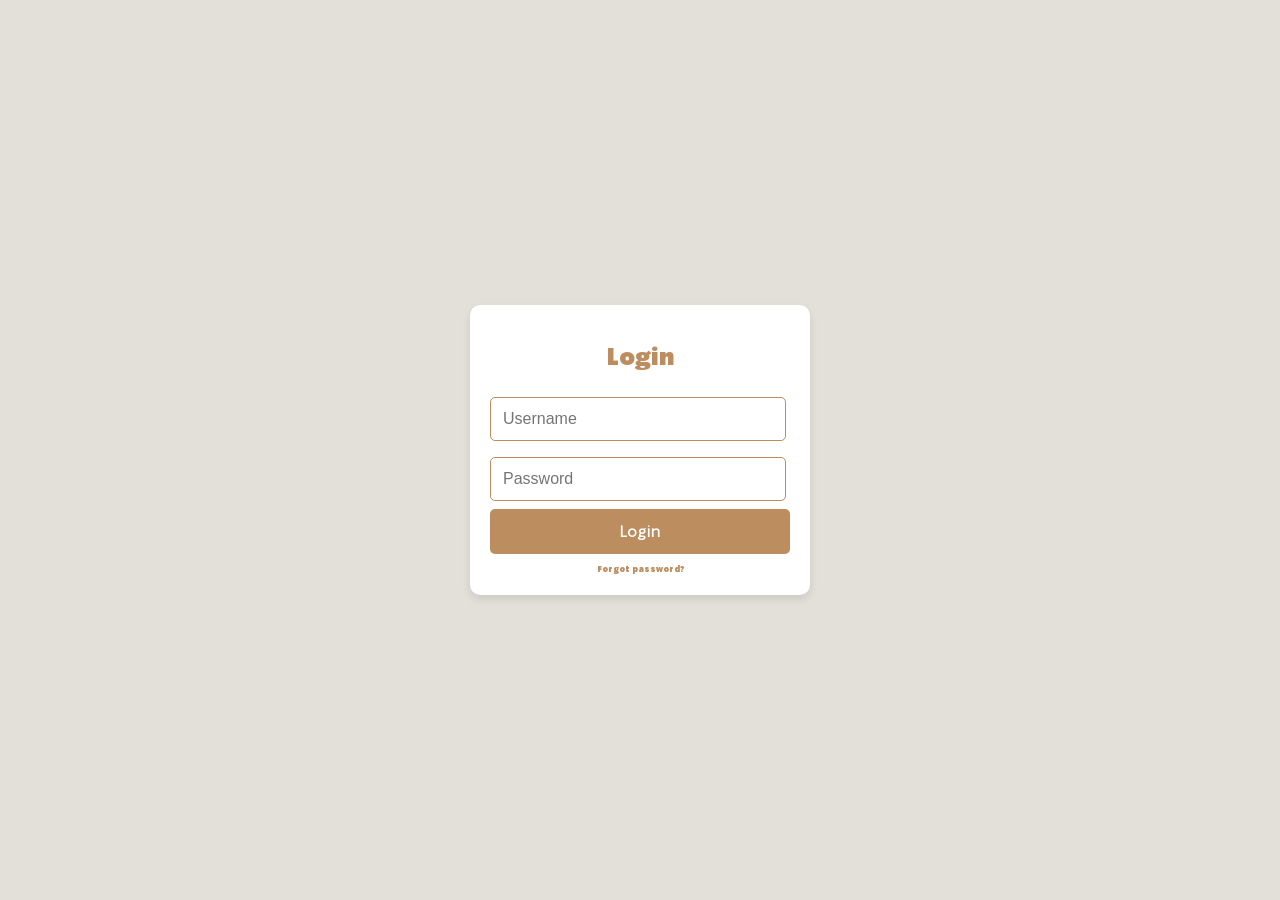
==== index.html @ 90a15e49 "added a login system and change names of files" ====
<!DOCTYPE html>
<html lang="en">

<head>
    <meta charset="UTF-8">
    <meta name="viewport" content="width=device-width, initial-scale=1.0">
    <title>Login</title>
    <link rel="stylesheet" href="style.css">
    <style>
        body {
            font-family: 'Starbucks Font', sans-serif;
            background-color: #E3E0D9;
            margin: 0;
            display: flex;
            justify-content: center;
            align-items: center;
            height: 100vh;
        }

        .login-container {
            width: 300px;
            margin: auto;
            background: #ffffff;
            border-radius: 10px;
            box-shadow: 0 4px 8px rgba(0, 0, 0, 0.1);
            padding: 20px;
        }

        .login-container h1 {
            text-align: center;
            font-size: 24px;
            color: #BC8D5E;
        }

        .input-field {
            width: 90%;
            padding: 12px;
            margin: 8px 0;
            font-size: 16px;
            border: 1px solid #BC8D5E;
            border-radius: 5px;
        }

        .login-button {
            background-color: #BC8D5E;
            color: white;
            border: none;
            padding: 12px;
            width: 100%;
            font-size: 16px;
            border-radius: 5px;
            cursor: pointer;
        }

        .login-button:hover {
            background-color: #a87d56;
        }

        .error-message {
            color: red;
            font-size: 14px;
            display: none;
            text-align: center;
        }

        .forgot-password {
            text-align: center;
            margin-top: 10px;
        }

        .forgot-password a {
            color: #BC8D5E;
            text-decoration: none;
        }

        .forgot-password a:hover {
            text-decoration: underline;
        }
    </style>
</head>

<body>
    <div class="login-container">
        <h1>Login</h1>

        <!-- Error Message -->
        <div class="error-message" id="error-message">Invalid username or password.</div>

        <!-- Login Form -->
        <form id="login-form">
            <input type="text" id="username" class="input-field" placeholder="Username" required>
            <input type="password" id="password" class="input-field" placeholder="Password" required>
            <button type="submit" class="login-button">Login</button>
        </form>

        <!-- Forgot Password Link -->
        <div class="forgot-password">
            <a href="#">Forgot password?</a>
        </div>
    </div>

    <script>
        // Handle form submission
        document.getElementById("login-form").addEventListener("submit", function (event) {
            event.preventDefault(); // Prevent form from submitting the default way

            const username = document.getElementById("username").value;
            const password = document.getElementById("password").value;

            // Dummy check for login (you can replace this with real authentication logic later)
            if (username === "user" && password === "password123") {
                window.location.href = "contents.html"; // Redirect to homepage (or coffee page)
            } else {
                document.getElementById("error-message").style.display = "block"; // Show error message
            }
        });
    </script>
</body>

</html>
---- style.css ----
/* Font Face Definitions */
@font-face {
    font-family: "Starbucks Font";
    src: url("fonts/SoDoSans-Black.ttf") format("truetype");
    font-weight: normal;
    font-style: normal;
}

@font-face {
    font-family: "Starbucks Font Light";
    src: url("fonts/SoDoSans-Light.ttf") format("truetype");
    font-weight: lighter;
    font-style: normal;
}

:root {
    touch-action: pan-x pan-y;
    height: 100% 
  }

/* General Body Styles */
body {
    font-family: "Starbucks Font";
    font-size: 8px; /* Consider using rem or em units */
    color: #000;
    background-color: #E3E0D9;
    margin: 0;
    padding: 0;
}

/* Horizontal Rule */
hr {
    border-color: #bc8d5e44;
    width: 100%;
}

/* Container Styles */
.container {
    display: flex; /* Arrange children side by side */
    height: 100vh; /* Full height of the viewport */
    margin: 0;
    padding: 0;
}

/* Left Page Styles */
.leftPage {
    width: 50%; /* Left half of the page */
    padding: 20px;
    box-sizing: border-box;
    border-right: 1px solid #000; /* Vertical line down the middle */
    height: 100%; /* Full height of the viewport */
    display: flex;
    flex-direction: column; /* Stack elements vertically */
    line-height: 0.3;
    margin-left: 10px;
}

/* Right Page Styles */
.rightPage {
    width: 50%; /* Right half of the page */
    padding: 20px;
    box-sizing: border-box;
    height: 100%;
    display: flex;
    flex-direction: column; /* Stack elements vertically */
}

/* Titles Section */
.titles {
    margin-top: 50px;
    flex-shrink: 0; /* Prevent shrinking */
}

.coffeeName {
    font-size: 20px;
    letter-spacing: 2px;
}

/* Coffee Description */
.coffeeDescription {
    font-family: 'Starbucks Font Light';
    font-weight: 1000;
    color: #BC8D5E;
    word-spacing: 2px;
    font-size: 14px;
    letter-spacing: 1px;
    white-space: nowrap; /* Prevent text wrapping */
    
}

/* Spacing */
.emptySpace {
    height: 40px;
}

/* Coffee Information Section */
.coffeeInfo {
    font-size: 12px;
    font-family: 'Starbucks Font Light';
    font-weight: 1000;
    color: #BC8D5E;
    word-spacing: 2px;
    letter-spacing: 1px;
    display: flex; /* Arrange children side by side */
    width: 100%; /* Full width of the parent container */
}

/* Left and Right Side of Coffee Information */
.coffeeInfoLeftSide, .coffeeInfoRightSide {
    margin-top: 10px;
    flex: 1; /* Equal space for both sides */
    box-sizing: border-box;
    display: flex;
    flex-direction: column; /* Stack elements vertically within each side */
}

/* Right Side Specific Styles */
.coffeeInfoRightSide {
    text-align: left; /* Align text to the left */
}

/* Coffee Information Titles */
.coffeeInfoTitle {
    font-size: 8px;
}

/* Coffee Information Content */
.coffeeInfoContent {
    color: #000;
    font-family: 'Starbucks Font';
    padding: 0;
    margin: 0;
    overflow: visible;
    white-space: nowrap; /* Prevent text wrapping */
}

/* Block Information Styles */
.blockInfo {
    line-height: 0.1;
    letter-spacing: normal;
    margin-bottom: 5px;
}

/* Roast Graph Styles */
.roastGraph {
    margin-top: 2px;
    margin-left: 8px;
    width: 160px;
    display: flex;
    flex-direction: row;
    align-items: center;
    justify-content: space-between;
}

/* Roast Graph Titles */
.roastGraphTitle {
    font-size: 8px;
    font-family: 'Starbucks Font Light';
}

/* Blonde Description */
.blondeDescription {
    position: absolute;
    font-size: 8px;
    font-family: 'Starbucks Font Light';
    margin-left: 8px;
    top: 332px;
}

/* Extra Spacing */
.emptySpace2 {
    height: 20px;
}

/* Brewing Method Styles */
.brewingMethod {
    display: flex;
    flex-direction: row;
    align-items: center;
    margin-bottom: -10px;
    overflow: visible;
}

/* Brewing Text Styles */
.brewingText {
    display: inline-block;
    transition: color 0.3s ease; /* Smooth transition for color change */
}

.brewingText.checked {
    color: green; /* Text color when checked */
}

/* Hollow Circle Styles */
.hollowCircle {
    width: 8px;
    height: 8px;
    border-radius: 50%;
    border: 2px solid #000;
    margin-right: 8px;
    background-color: transparent; /* Default empty state */
    cursor: pointer; /* Pointer cursor on hover */
    transition: background-color 0.3s ease; /* Smooth transition */
}

.hollowCircle.checked {
    background-color: green; /* Filled color */
}

/* End Screen Block Styles */
.endCoffeeInfomation {
    font-size: 10.7px;
    font-family: 'Starbucks Font Light';
    color: #000000be;
    font-weight: bolder;
    margin-top: -4px;
    line-height: 1.5;
    white-space: pre-wrap;
}

.arrowSideScreen {
    position: absolute;
    left: 0px;
}

.endScreenBlock {
    display: flex;
    flex-direction: column;
    align-items: end;
    margin-top: 30px;
    margin-bottom: 10px;
}

/* Notes Textarea Styles */
.notes {
    border: none; /* Removes the default border */
    background-attachment: local; /* Ensures the background scrolls with the text */
    background-color: transparent; /* Makes the background transparent */
    background-image: repeating-linear-gradient(#BC8D5E, #BC8D5E 1px, transparent 1px, transparent 31px); /* Lines in the specified color */
    line-height: 31px; /* Space between lines matching the height of the gradient */
    padding: 0; /* Removes padding inside the textarea */
    width: 100%; /* Full width of the container */
    height: 100%; /* Full height of the container */
    box-sizing: border-box; /* Includes padding in width/height calculations */
    overflow: hidden; /* Hides any overflow */
    font-size: 12px;
    font-family: 'Starbucks Font Light';
    font-weight: 1000;
    color: #BC8D5E;
    resize: none; /* Prevents resizing */
    
}

.emptySpace3 {
    height: 300px;
}

/* Notes Text Styles */
.noteText {
    font-size: 8px;
    font-family: 'Starbucks Font Light';
    font-weight: 1000;
    color: #BC8D5E;
}

.notes:focus {
    outline: none; /* Remove default focus outline */
}


/* Button Container Styles */
.buttonContainer {
    position: fixed;
    top: 20px;
    left: 50%;
    transform: translateX(-50%);
    display: flex;
    justify-content: space-between;
    width: 200px;
    z-index: 1000;
}

button {
    background-color: #BC8D5E;
    color: #fff;
    border: none;
    padding: 10px 20px;
    font-family: 'Starbucks Font Light';
    font-weight: bold;
    cursor: pointer;
    border-radius: 5px;
}

button:hover {
    background-color: #a87d56;
}

/* Hamburger button (three lines) */
.hamburger-container {
    position: fixed; /* Fixed to the top-right corner */
    top: 20px; /* Distance from the top */
    right: 20px; /* Distance from the right */
    z-index: 1000; /* Ensure it's above other elements */
}

.hamburger {
    display: flex;
    flex-direction: column;
    justify-content: space-between;
    width: 30px;
    height: 20px;
    background: transparent;
    border: none;
    padding: 0;
    transition: all 0.3s ease; /* Smooth transition for the transformation */
}

.hamburger:hover{
    background-color: transparent;
}

.hamburger .line {
    height: 4px;
    width: 100%;
    border-radius: 2px;
    background-color: #BC8D5E; /* Set the color of the lines */
    transition: all 0.3s ease; /* Smooth transition for the lines */
}

/* Add active state to animate lines into a cross */
.hamburger.active .line:nth-child(1) {
    transform: rotate(45deg);
    position: relative;
    top: 9px;
}

.hamburger.active .line:nth-child(2) {
    opacity: 0; /* Hide the middle line */
}

.hamburger.active .line:nth-child(3) {
    transform: rotate(-45deg);
    position: relative;
    bottom: 7px;
}

/* Dropdown menu styles */
.dropdown-menu {
    display: none; /* Hide by default */
    position: absolute;
    top: 30px; /* Adjust position below the hamburger icon */
    right: 0;
    background-color: #fff;
    border: 1px solid #ccc;
    box-shadow: 0 2px 10px rgba(0, 0, 0, 0.1);
    z-index: 999;
}

.dropdown-menu ul {
    list-style: none;
    margin: 0;
    padding-left: 5px;
    text-align: left;
    padding-right: 80px;
}

.dropdown-menu li {
    margin: 10px 0;
}

.dropdown-menu a {
    text-decoration: none;
    color: #000;
    font-family: 'Starbucks Font Light';
    font-weight: bold;
    font-size: 12px;
}

.dropdown-menu a:hover {
    color: #4CAF50; /* Hover color */
}

/* Toggle visibility of the dropdown when hamburger is clicked */
.hamburger.active + .dropdown-menu {
    display: block;
}




/* Responsive Design */
@media screen and (max-width: 750px) and (max-height: 700px) {
    body {
        overflow: hidden; /* Prevent scrolling */
    }

    .container {
        display: flex;
        flex-direction: row;
        height: 100vh; /* Full viewport height */
        width: 200%; /* Container width to accommodate both pages */
        transition: transform 0.3s ease; /* Smooth transition for page movement */
        transform: translateX(0); /* Default position */
    }

    .leftPage, .rightPage {
        width: 50%; /* Each page takes up half of the container width */
        height: 100vh; /* Full viewport height */
        box-sizing: border-box;
    }

    .rightPage {
        display: block; /* Show the right page by default */
    }

    .show-left .container {
        transform: translateX(0); /* Show the left page */
    }

    .show-right .container {
        transform: translateX(-50%); /* Shift the container to show the right page */
    }

    .arrowSideScreen {
        display: none;
    }

    .endScreenBlock {
        align-items: center;
        white-space: nowrap; /* Prevent text wrapping */
    }

    .emptySpace3 {
        height: 175px;
    }

    
}

@media screen and (max-width: 750px) and (min-height: 700px) {
    body {
        display: none;
    }
}

@media screen and (min-width: 950px) {
    .endScreenBlock {
        align-items: center;
    }
}
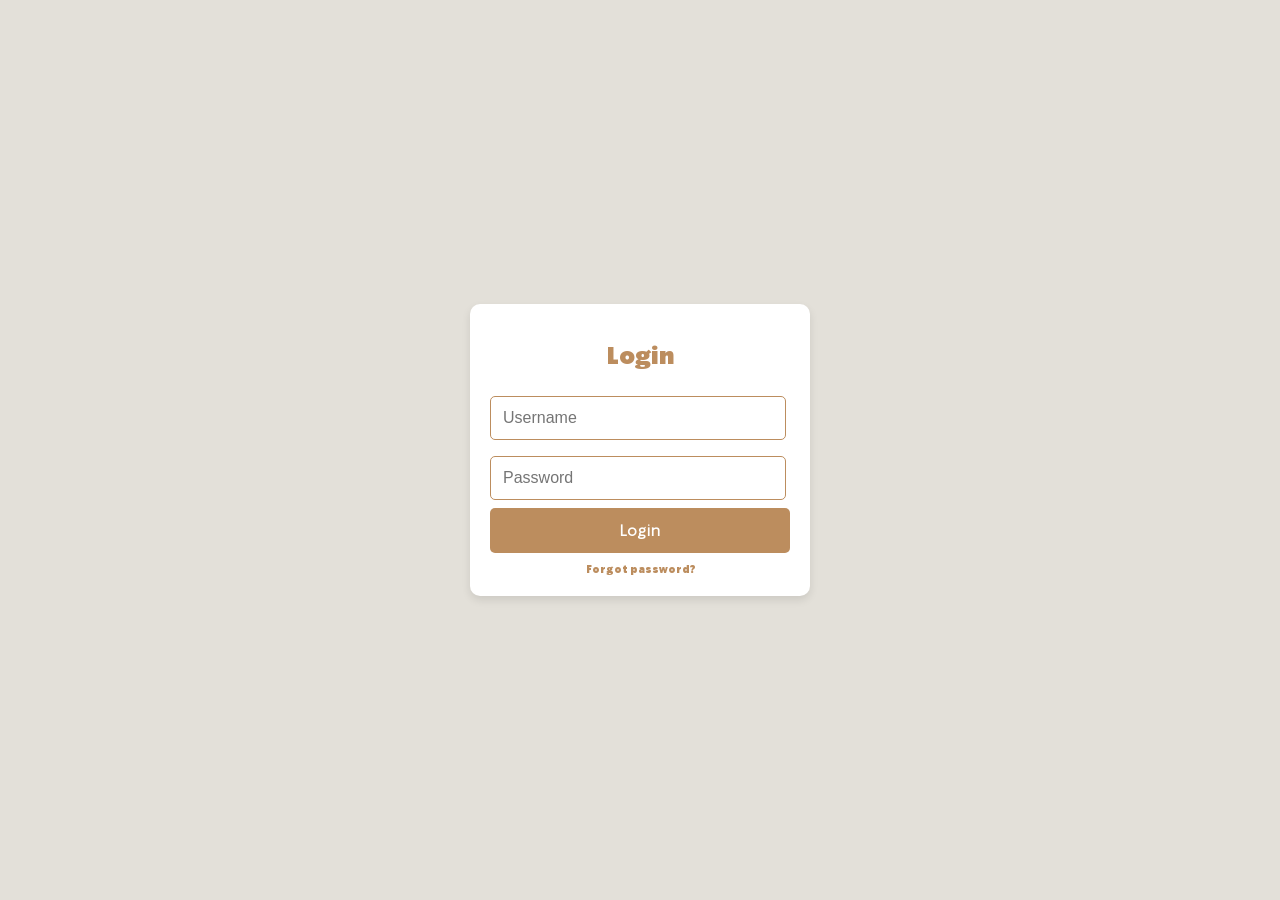
==== commit ec37331c: "index.html moved so that github pages continued to work" ====
--- a/index.html
+++ b/index.html
@@ -5,7 +5,7 @@
     <meta charset="UTF-8">
     <meta name="viewport" content="width=device-width, initial-scale=1.0">
     <title>Login</title>
-    <link rel="stylesheet" href="style.css">
+    <link rel="stylesheet" href="../css/style.css">
     <style>
         body {
             font-family: 'Starbucks Font', sans-serif;
@@ -64,6 +64,7 @@
         }
 
         .forgot-password {
+            font-size: 10px;
             text-align: center;
             margin-top: 10px;
         }
@@ -108,8 +109,8 @@
             const password = document.getElementById("password").value;
 
             // Dummy check for login (you can replace this with real authentication logic later)
-            if (username === "user" && password === "password123") {
-                window.location.href = "contents.html"; // Redirect to homepage (or coffee page)
+            if (username === "starbucks" && password === "coffee") {
+                window.location.href = "pages/contents.html"; // Redirect to homepage (contents)
             } else {
                 document.getElementById("error-message").style.display = "block"; // Show error message
             }
--- a/css/style.css
+++ b/css/style.css
@@ -0,0 +1,450 @@
+/* Font Face Definitions */
+@font-face {
+    font-family: "Starbucks Font";
+    src: url("../assets/fonts/SoDoSans-Black.ttf") format("truetype");
+    font-weight: normal;
+    font-style: normal;
+}
+
+@font-face {
+    font-family: "Starbucks Font Light";
+    src: url("../assets/fonts/SoDoSans-Light.ttf") format("truetype");
+    font-weight: lighter;
+    font-style: normal;
+}
+
+:root {
+    touch-action: pan-x pan-y;
+    height: 100% 
+  }
+
+/* General Body Styles */
+body {
+    font-family: "Starbucks Font";
+    font-size: 8px; /* Consider using rem or em units */
+    color: #000;
+    background-color: #E3E0D9;
+    margin: 0;
+    padding: 0;
+}
+
+/* Horizontal Rule */
+hr {
+    border-color: #bc8d5e44;
+    width: 100%;
+}
+
+/* Container Styles */
+.container {
+    display: flex; /* Arrange children side by side */
+    height: 100vh; /* Full height of the viewport */
+    margin: 0;
+    padding: 0;
+}
+
+/* Left Page Styles */
+.leftPage {
+    width: 50%; /* Left half of the page */
+    padding: 20px;
+    box-sizing: border-box;
+    border-right: 1px solid #000; /* Vertical line down the middle */
+    height: 100%; /* Full height of the viewport */
+    display: flex;
+    flex-direction: column; /* Stack elements vertically */
+    line-height: 0.3;
+    margin-left: 10px;
+}
+
+/* Right Page Styles */
+.rightPage {
+    width: 50%; /* Right half of the page */
+    padding: 20px;
+    box-sizing: border-box;
+    height: 100%;
+    display: flex;
+    flex-direction: column; /* Stack elements vertically */
+}
+
+/* Titles Section */
+.titles {
+    margin-top: 50px;
+    flex-shrink: 0; /* Prevent shrinking */
+}
+
+.coffeeName {
+    font-size: 20px;
+    letter-spacing: 2px;
+}
+
+/* Coffee Description */
+.coffeeDescription {
+    font-family: 'Starbucks Font Light';
+    font-weight: 1000;
+    color: #BC8D5E;
+    word-spacing: 2px;
+    font-size: 14px;
+    letter-spacing: 1px;
+    white-space: nowrap; /* Prevent text wrapping */
+    
+}
+
+/* Spacing */
+.emptySpace {
+    height: 40px;
+}
+
+/* Coffee Information Section */
+.coffeeInfo {
+    font-size: 12px;
+    font-family: 'Starbucks Font Light';
+    font-weight: 1000;
+    color: #BC8D5E;
+    word-spacing: 2px;
+    letter-spacing: 1px;
+    display: flex; /* Arrange children side by side */
+    width: 100%; /* Full width of the parent container */
+}
+
+/* Left and Right Side of Coffee Information */
+.coffeeInfoLeftSide, .coffeeInfoRightSide {
+    margin-top: 10px;
+    flex: 1; /* Equal space for both sides */
+    box-sizing: border-box;
+    display: flex;
+    flex-direction: column; /* Stack elements vertically within each side */
+}
+
+/* Right Side Specific Styles */
+.coffeeInfoRightSide {
+    text-align: left; /* Align text to the left */
+}
+
+/* Coffee Information Titles */
+.coffeeInfoTitle {
+    font-size: 8px;
+}
+
+/* Coffee Information Content */
+.coffeeInfoContent {
+    color: #000;
+    font-family: 'Starbucks Font';
+    padding: 0;
+    margin: 0;
+    overflow: visible;
+    white-space: nowrap; /* Prevent text wrapping */
+}
+
+/* Block Information Styles */
+.blockInfo {
+    line-height: 0.1;
+    letter-spacing: normal;
+    margin-bottom: 5px;
+}
+
+/* Roast Graph Styles */
+.roastGraph {
+    margin-top: 2px;
+    margin-left: 8px;
+    width: 160px;
+    display: flex;
+    flex-direction: row;
+    align-items: center;
+    justify-content: space-between;
+}
+
+/* Roast Graph Titles */
+.roastGraphTitle {
+    font-size: 8px;
+    font-family: 'Starbucks Font Light';
+}
+
+/* Blonde Description */
+.blondeDescription {
+    position: absolute;
+    font-size: 8px;
+    font-family: 'Starbucks Font Light';
+    margin-left: 8px;
+    top: 332px;
+}
+
+/* Extra Spacing */
+.emptySpace2 {
+    height: 20px;
+}
+
+/* Brewing Method Styles */
+.brewingMethod {
+    display: flex;
+    flex-direction: row;
+    align-items: center;
+    margin-bottom: -10px;
+    overflow: visible;
+}
+
+/* Brewing Text Styles */
+.brewingText {
+    display: inline-block;
+    transition: color 0.3s ease; /* Smooth transition for color change */
+}
+
+.brewingText.checked {
+    color: green; /* Text color when checked */
+}
+
+/* Hollow Circle Styles */
+.hollowCircle {
+    width: 8px;
+    height: 8px;
+    border-radius: 50%;
+    border: 2px solid #000;
+    margin-right: 8px;
+    background-color: transparent; /* Default empty state */
+    cursor: pointer; /* Pointer cursor on hover */
+    transition: background-color 0.3s ease; /* Smooth transition */
+}
+
+.hollowCircle.checked {
+    background-color: green; /* Filled color */
+}
+
+/* End Screen Block Styles */
+.endCoffeeInfomation {
+    font-size: 10.7px;
+    font-family: 'Starbucks Font Light';
+    color: #000000be;
+    font-weight: bolder;
+    margin-top: -4px;
+    line-height: 1.5;
+    white-space: pre-wrap;
+}
+
+.arrowSideScreen {
+    position: absolute;
+    left: 0px;
+}
+
+.endScreenBlock {
+    display: flex;
+    flex-direction: column;
+    align-items: end;
+    margin-top: 30px;
+    margin-bottom: 10px;
+}
+
+/* Notes Textarea Styles */
+.notes {
+    border: none; /* Removes the default border */
+    background-attachment: local; /* Ensures the background scrolls with the text */
+    background-color: transparent; /* Makes the background transparent */
+    background-image: repeating-linear-gradient(#BC8D5E, #BC8D5E 1px, transparent 1px, transparent 31px); /* Lines in the specified color */
+    line-height: 31px; /* Space between lines matching the height of the gradient */
+    padding: 0; /* Removes padding inside the textarea */
+    width: 100%; /* Full width of the container */
+    height: 100%; /* Full height of the container */
+    box-sizing: border-box; /* Includes padding in width/height calculations */
+    overflow: hidden; /* Hides any overflow */
+    font-size: 12px;
+    font-family: 'Starbucks Font Light';
+    font-weight: 1000;
+    color: #BC8D5E;
+    resize: none; /* Prevents resizing */
+    
+}
+
+.emptySpace3 {
+    height: 300px;
+}
+
+/* Notes Text Styles */
+.noteText {
+    font-size: 8px;
+    font-family: 'Starbucks Font Light';
+    font-weight: 1000;
+    color: #BC8D5E;
+}
+
+.notes:focus {
+    outline: none; /* Remove default focus outline */
+}
+
+
+/* Button Container Styles */
+.buttonContainer {
+    position: fixed;
+    top: 20px;
+    left: 50%;
+    transform: translateX(-50%);
+    display: flex;
+    justify-content: space-between;
+    width: 200px;
+    z-index: 1000;
+}
+
+button {
+    background-color: #BC8D5E;
+    color: #fff;
+    border: none;
+    padding: 10px 20px;
+    font-family: 'Starbucks Font Light';
+    font-weight: bold;
+    cursor: pointer;
+    border-radius: 5px;
+}
+
+button:hover {
+    background-color: #a87d56;
+}
+
+/* Hamburger button (three lines) */
+.hamburger-container {
+    position: fixed; /* Fixed to the top-right corner */
+    top: 20px; /* Distance from the top */
+    right: 20px; /* Distance from the right */
+    z-index: 1000; /* Ensure it's above other elements */
+}
+
+.hamburger {
+    display: flex;
+    flex-direction: column;
+    justify-content: space-between;
+    width: 30px;
+    height: 20px;
+    background: transparent;
+    border: none;
+    padding: 0;
+    transition: all 0.3s ease; /* Smooth transition for the transformation */
+}
+
+.hamburger:hover{
+    background-color: transparent;
+}
+
+.hamburger .line {
+    height: 4px;
+    width: 100%;
+    border-radius: 2px;
+    background-color: #BC8D5E; /* Set the color of the lines */
+    transition: all 0.3s ease; /* Smooth transition for the lines */
+}
+
+/* Add active state to animate lines into a cross */
+.hamburger.active .line:nth-child(1) {
+    transform: rotate(45deg);
+    position: relative;
+    top: 9px;
+}
+
+.hamburger.active .line:nth-child(2) {
+    opacity: 0; /* Hide the middle line */
+}
+
+.hamburger.active .line:nth-child(3) {
+    transform: rotate(-45deg);
+    position: relative;
+    bottom: 7px;
+}
+
+/* Dropdown menu styles */
+.dropdown-menu {
+    display: none; /* Hide by default */
+    position: absolute;
+    top: 30px; /* Adjust position below the hamburger icon */
+    right: 0;
+    background-color: #fff;
+    border: 1px solid #ccc;
+    box-shadow: 0 2px 10px rgba(0, 0, 0, 0.1);
+    z-index: 999;
+}
+
+.dropdown-menu ul {
+    list-style: none;
+    margin: 0;
+    padding-left: 5px;
+    text-align: left;
+    padding-right: 80px;
+}
+
+.dropdown-menu li {
+    margin: 10px 0;
+}
+
+.dropdown-menu a {
+    text-decoration: none;
+    color: #000;
+    font-family: 'Starbucks Font Light';
+    font-weight: bold;
+    font-size: 12px;
+}
+
+.dropdown-menu a:hover {
+    color: #4CAF50; /* Hover color */
+}
+
+/* Toggle visibility of the dropdown when hamburger is clicked */
+.hamburger.active + .dropdown-menu {
+    display: block;
+}
+
+
+
+
+/* Responsive Design */
+@media screen and (max-width: 750px) and (max-height: 700px) {
+    body {
+        overflow: hidden; /* Prevent scrolling */
+    }
+
+    .container {
+        display: flex;
+        flex-direction: row;
+        height: 100vh; /* Full viewport height */
+        width: 200%; /* Container width to accommodate both pages */
+        transition: transform 0.3s ease; /* Smooth transition for page movement */
+        transform: translateX(0); /* Default position */
+    }
+
+    .leftPage, .rightPage {
+        width: 50%; /* Each page takes up half of the container width */
+        height: 100vh; /* Full viewport height */
+        box-sizing: border-box;
+    }
+
+    .rightPage {
+        display: block; /* Show the right page by default */
+    }
+
+    .show-left .container {
+        transform: translateX(0); /* Show the left page */
+    }
+
+    .show-right .container {
+        transform: translateX(-50%); /* Shift the container to show the right page */
+    }
+
+    .arrowSideScreen {
+        display: none;
+    }
+
+    .endScreenBlock {
+        align-items: center;
+        white-space: nowrap; /* Prevent text wrapping */
+    }
+
+    .emptySpace3 {
+        height: 175px;
+    }
+
+    
+}
+
+@media screen and (max-width: 750px) and (min-height: 700px) {
+    body {
+        display: none;
+    }
+}
+
+@media screen and (min-width: 950px) {
+    .endScreenBlock {
+        align-items: center;
+    }
+}
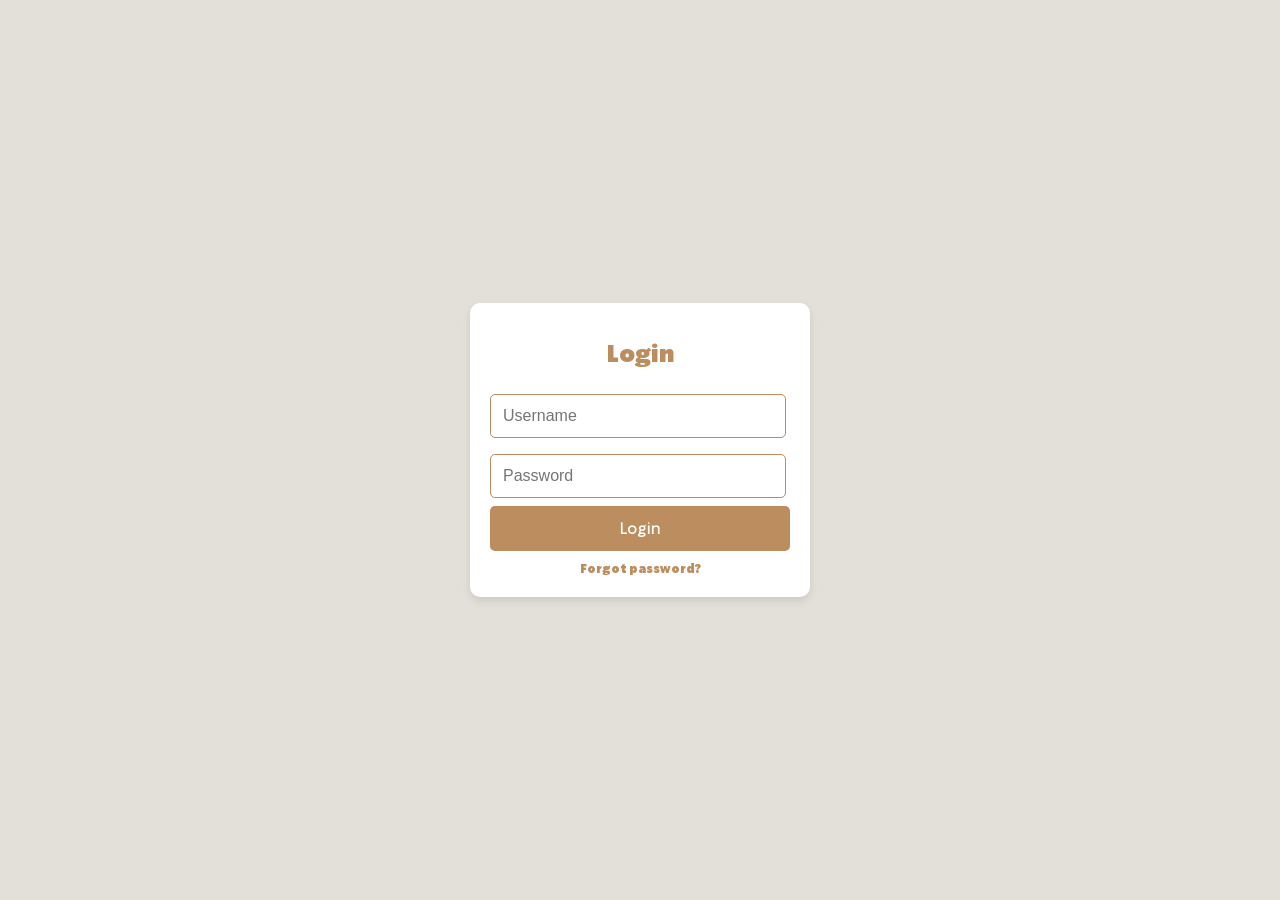
==== commit 5a56ae25: "Refactor tasting notes section and enhance styling for better user experience" ====
--- a/index.html
+++ b/index.html
@@ -64,7 +64,7 @@
         }
 
         .forgot-password {
-            font-size: 10px;
+            font-size: 12px;
             text-align: center;
             margin-top: 10px;
         }
--- a/css/style.css
+++ b/css/style.css
@@ -231,43 +231,6 @@
     margin-bottom: 10px;
 }
 
-/* Notes Textarea Styles */
-.notes {
-    border: none; /* Removes the default border */
-    background-attachment: local; /* Ensures the background scrolls with the text */
-    background-color: transparent; /* Makes the background transparent */
-    background-image: repeating-linear-gradient(#BC8D5E, #BC8D5E 1px, transparent 1px, transparent 31px); /* Lines in the specified color */
-    line-height: 31px; /* Space between lines matching the height of the gradient */
-    padding: 0; /* Removes padding inside the textarea */
-    width: 100%; /* Full width of the container */
-    height: 100%; /* Full height of the container */
-    box-sizing: border-box; /* Includes padding in width/height calculations */
-    overflow: hidden; /* Hides any overflow */
-    font-size: 12px;
-    font-family: 'Starbucks Font Light';
-    font-weight: 1000;
-    color: #BC8D5E;
-    resize: none; /* Prevents resizing */
-    
-}
-
-.emptySpace3 {
-    height: 300px;
-}
-
-/* Notes Text Styles */
-.noteText {
-    font-size: 8px;
-    font-family: 'Starbucks Font Light';
-    font-weight: 1000;
-    color: #BC8D5E;
-}
-
-.notes:focus {
-    outline: none; /* Remove default focus outline */
-}
-
-
 /* Button Container Styles */
 .buttonContainer {
     position: fixed;
@@ -385,6 +348,135 @@
     display: block;
 }
 
+/* My Tasting Notes Section */
+.myTastingNotes h3 {
+    font-size: 18px;
+    font-weight: bold;
+    color: #BC8D5E;
+    text-transform: uppercase; /* Make the text all caps */
+    margin-top: 76px; /* Add space from the top to avoid it being too close to the buttons */
+}
+
+/* 2x2 Columns for Aroma, Acidity, Body, Flavour */
+.tastingColumns {
+    display: grid;
+    grid-template-columns: repeat(2, 1fr); /* Creates two equal-width columns */
+    gap: 20px;
+    margin-bottom: 10px;
+}
+
+/* Each individual column styling */
+.column {
+    display: flex;
+    flex-direction: column;
+}
+
+.column label {
+    text-transform: uppercase; /* Make the text all caps */
+    font-size: 12px;
+    font-weight: bold;
+    color: black;
+    
+}
+
+.column select {
+    width: 100%; /* Full width */
+    padding: 10px 15px; /* Padding for better spacing */
+    border: 1px solid #BC8D5E; /* Brown border for consistency with the theme */
+    border-radius: 5px; /* Rounded corners for a modern feel */
+    font-family: 'Starbucks Font Light', sans-serif; /* Consistent font */
+    font-size: 14px; /* Readable text size */
+    background-color: #f7f3e1; /* Light beige background for contrast */
+    color: #333; /* Dark text for good readability */
+    box-sizing: border-box; /* Ensures padding is included in the width and height */
+    transition: border-color 0.3s ease, box-shadow 0.3s ease; /* Smooth transition for focus effects */ 
+    resize: vertical;
+    font-style: italic; /* Italic placeholder text */
+    color: #BC8D5E; /* Placeholder text color */
+}
+
+
+/* Tasting Details Section */
+.tastingDetails {
+    display: flex;
+    gap: 10px;    
+    
+}
+
+.detailColumn {
+    flex: 1;
+}
+
+.detailColumn h4 {
+    text-transform: uppercase; /* Make the text all caps */
+    font-size: 12px;
+    font-weight: bold;
+    color: black;
+}
+
+.detailColumn input {
+    width: 100%; /* Full width */
+    padding: 10px 15px; /* Padding for better spacing */
+    border: 1px solid #BC8D5E; /* Brown border for consistency with the theme */
+    border-radius: 5px; /* Rounded corners for a modern feel */
+    font-family: 'Starbucks Font Light', sans-serif; /* Consistent font */
+    font-size: 14px; /* Readable text size */
+    background-color: #f7f3e1; /* Light beige background for contrast */
+    box-sizing: border-box; /* Ensures padding is included in the width and height */
+    transition: border-color 0.3s ease, box-shadow 0.3s ease; /* Smooth transition for focus effects */ 
+    resize: vertical;
+    font-style: italic; /* Italic placeholder text */
+    color: #BC8D5E; /* Placeholder text color */
+}
+
+/* detail column placeholder text */
+.detailColumn input::placeholder {
+    font-style: italic; /* Italic placeholder text */
+    color: #BC8D5E; /* Placeholder text color */
+}
+
+.learnedAbout {
+    text-transform: uppercase; /* Make the text all caps */
+    font-size: 12px;
+    font-weight: bold;
+    color: black;
+}
+
+.additionalThoughts {
+    text-transform: uppercase; /* Make the text all caps */
+    font-size: 12px;
+    font-weight: bold;
+    color: black;
+}
+
+/* Notes Textarea Styles */
+.singleLineText {
+    width: 100%; /* Full width */
+    height: 120px; /* Adjust height */
+    padding: 12px 15px; /* Padding for better spacing */
+    border: 1px solid #BC8D5E; /* Brown border for consistency with the theme */
+    border-radius: 5px; /* Rounded corners for a modern feel */
+    font-family: 'Starbucks Font Light', sans-serif; /* Consistent font */
+    font-size: 14px; /* Readable text size */
+    line-height: 1.5; /* Better line spacing for readability */
+    background-color: #f7f3e1; /* Light beige background for contrast */
+    color: #333; /* Dark text for good readability */
+    box-sizing: border-box; /* Ensures padding is included in the width and height */
+    transition: border-color 0.3s ease, box-shadow 0.3s ease; /* Smooth transition for focus effects */ 
+    height: 50px;
+    resize: vertical;
+}
+
+.singleLineText::placeholder {
+    font-style: italic; /* Italic placeholder text */
+    color: #BC8D5E; /* Placeholder text color */
+}
+
+
+.singleLineText:focus {
+    border-color: #a87d56; /* Slight change in border color on hover */
+}
+
 
 
 
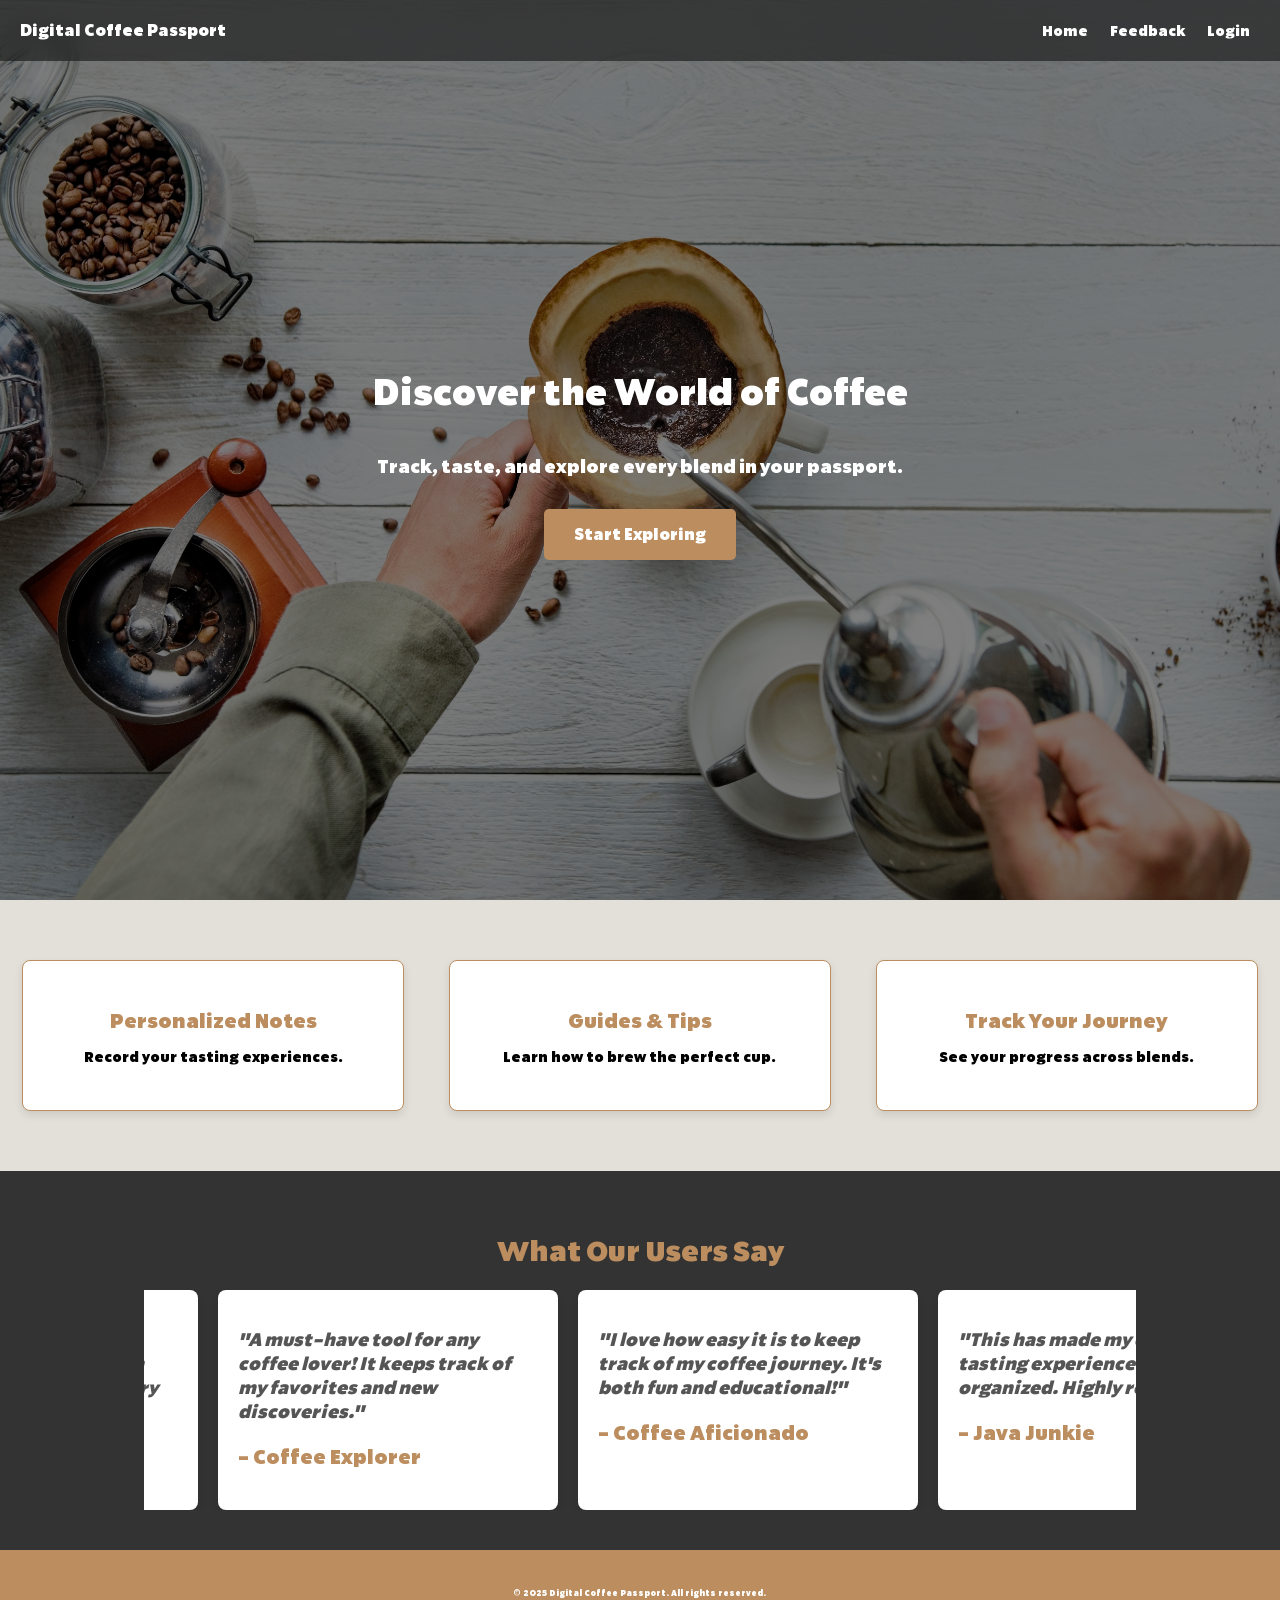
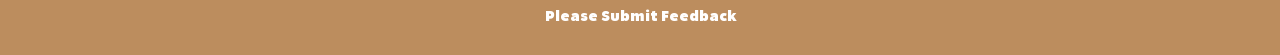
==== commit 670b3d9e: "made home screen, started on adding saving features" ====
--- a/index.html
+++ b/index.html
@@ -1,121 +1,362 @@
 <!DOCTYPE html>
 <html lang="en">
-
 <head>
     <meta charset="UTF-8">
     <meta name="viewport" content="width=device-width, initial-scale=1.0">
-    <title>Login</title>
-    <link rel="stylesheet" href="../css/style.css">
+    <title>Coffee Passport Home</title>
+    <link rel="stylesheet" href="css/style.css">
     <style>
+        /* Smooth scrolling behavior */
+        html {
+            scroll-behavior: smooth;
+        }
+
+        /* General Styles */
         body {
+            overflow: auto; /* Allow scrolling */
+            padding-top: 80px; /* Adjust according to the header's height */
             font-family: 'Starbucks Font', sans-serif;
+            margin: 0;
+            padding: 0;
             background-color: #E3E0D9;
-            margin: 0;
-            display: flex;
+            color: #000;
+        }
+
+        /* Header Styles */
+        header {
+            display: flex;
+            justify-content: space-between;
+            align-items: center;
+            padding: 20px;
+            position: fixed; /* Fixes the header at the top */
+            top: 0; /* Ensure it's at the top of the page */
+            left: 0; /* Ensure it's aligned to the left */
+            width: 100%;
+            background: rgba(0, 0, 0, 0.5); /* Semi-transparent background */
+            z-index: 10; /* Keep it above other content */
+            color: #fff;
+            box-sizing: border-box;
+            backdrop-filter: blur(10px); /* Optional: adds a blur effect to the background */
+        }
+
+        header .logo {
+            font-size: 16px;
+            font-weight: bold;
+        }
+
+        header nav a {
+            margin: 0 10px;
+            text-decoration: none;
+            color: #fff;
+            font-size: 14px;
+        }
+
+        header nav a:hover {
+            text-decoration: underline;
+        }
+
+        /* Hero Section */
+        .hero {
+            position: relative;
+            text-align: center;
+            background: url('assets/images/hero-image.jpg') no-repeat center center/cover;
+            color: #fff;
+            height: 100vh; /* Full viewport height */
+            display: flex;
+            flex-direction: column;
             justify-content: center;
             align-items: center;
-            height: 100vh;
-        }
-
-        .login-container {
-            width: 300px;
-            margin: auto;
-            background: #ffffff;
-            border-radius: 10px;
+            padding: 0 20px;
+        }
+
+        .hero::before {
+            content: '';
+            position: absolute;
+            top: 0;
+            left: 0;
+            width: 100%;
+            height: 100%;
+            background-color: rgba(0, 0, 0, 0.5); /* Semi-transparent grey overlay */
+            z-index: 1;
+        }
+
+        .hero h1, .hero p, .hero .cta-button {
+            position: relative;
+            z-index: 2;
+        }
+
+        .hero h1 {
+            font-size: 36px;
+            margin-bottom: 20px;
+        }
+
+        .hero p {
+            font-size: 18px;
+            margin-bottom: 30px;
+        }
+
+        .hero .cta-button {
+            background-color: #BC8D5E;
+            color: #fff;
+            text-decoration: none;
+            padding: 15px 30px;
+            border-radius: 5px;
+            font-size: 16px;
+            font-weight: bold;
+        }
+
+        .hero .cta-button:hover {
+            background-color: #a87d56;
+        }
+
+        /* Features Section */
+        .features {
+            display: flex;
+            flex-wrap: wrap;
+            justify-content: space-around;
+            gap: 40px; /* Increased gap for spacing */
+            padding: 60px 20px;
+        }
+
+        .feature {
+            background-color: #fff;
+            border: 1px solid #BC8D5E;
+            border-radius: 8px;
+            padding: 30px;
+            width: 320px; /* Slightly wider */
+            text-align: center;
+            box-shadow: 0 4px 8px rgba(0, 0, 0, 0.1); /* Add a subtle shadow */
+        }
+
+        .feature h2 {
+            font-size: 20px;
+            margin-bottom: 10px;
+            color: #BC8D5E;
+        }
+
+        .feature p {
+            font-size: 14px;
+        }
+
+        /* Footer Styles */
+        footer {
+            text-align: center;
+            padding: 30px; /* Increased padding */
+            background-color: #BC8D5E;
+            color: #fff;
+        }
+
+        footer .social-icons a {
+            margin: 0 10px;
+            text-decoration: none;
+            color: #fff;
+            font-size: 14px;
+        }
+
+        footer .social-icons a:hover {
+            text-decoration: underline;
+        }
+
+        /* Testimonials Section */
+        .testimonials {
+            background-color: #333; /* Dark background for the section */
+            color: #fff;
+            padding: 40px 20px;
+            text-align: center;
+        }
+
+        .testimonials h2 {
+            font-size: 28px;
+            margin-bottom: 20px;
+            color: #BC8D5E;
+        }
+
+        /* Testimonials Section */
+        .testimonial-gallery {
+            display: flex;
+            justify-content: center;
+            align-items: center;
+            position: relative;
+            width: 80%;
+            margin: 0 auto;
+            overflow: hidden; /* Hide the overflowing testimonials */
+        }
+
+        .testimonial-wrapper {
+            display: flex;
+            width: 200%; /* Adjust this to ensure two testimonials are shown at a time */
+        }
+
+        .testimonial {
+            background-color: #fff;
+            color: #333;
+            border-radius: 8px;
+            padding: 20px;
+            margin-right: 20px; /* Space between cards */
             box-shadow: 0 4px 8px rgba(0, 0, 0, 0.1);
-            padding: 20px;
-        }
-
-        .login-container h1 {
-            text-align: center;
-            font-size: 24px;
+            max-width: 300px;
+            flex-shrink: 0; /* Prevent the cards from shrinking */
+            text-align: left;
+        }
+
+
+        .testimonial .quote {
+            font-size: 18px;
+            font-style: italic;
+            color: #555;
+            margin-bottom: 10px;
+        }
+
+        .testimonial .author {
+            font-size: 20px; /* Make the author text larger */
+            font-weight: bold;
             color: #BC8D5E;
         }
 
-        .input-field {
-            width: 90%;
-            padding: 12px;
-            margin: 8px 0;
-            font-size: 16px;
-            border: 1px solid #BC8D5E;
-            border-radius: 5px;
-        }
-
-        .login-button {
-            background-color: #BC8D5E;
-            color: white;
-            border: none;
-            padding: 12px;
-            width: 100%;
-            font-size: 16px;
-            border-radius: 5px;
-            cursor: pointer;
-        }
-
-        .login-button:hover {
-            background-color: #a87d56;
-        }
-
-        .error-message {
-            color: red;
-            font-size: 14px;
-            display: none;
-            text-align: center;
-        }
-
-        .forgot-password {
-            font-size: 12px;
-            text-align: center;
-            margin-top: 10px;
-        }
-
-        .forgot-password a {
-            color: #BC8D5E;
-            text-decoration: none;
-        }
-
-        .forgot-password a:hover {
-            text-decoration: underline;
+        /* Responsive Design */
+        @media (max-width: 768px) {
+            .features {
+                flex-direction: column;
+                align-items: center;
+            }
+
+            .hero h1 {
+                font-size: 28px;
+            }
+
+            .hero p {
+                font-size: 16px;
+            }
+
+            .hero .cta-button {
+                font-size: 14px;
+                padding: 10px 20px;
+            }
+
+            .testimonials h2 {
+                font-size: 24px;
+            }
+
+            .testimonial .quote {
+                font-size: 16px;
+            }
+
+            .testimonial .author {
+                font-size: 18px;
+            }
+
+            .testimonial-gallery {
+                width: 100%; /* Full width for the carousel */
+            }
         }
     </style>
 </head>
-
 <body>
-    <div class="login-container">
-        <h1>Login</h1>
-
-        <!-- Error Message -->
-        <div class="error-message" id="error-message">Invalid username or password.</div>
-
-        <!-- Login Form -->
-        <form id="login-form">
-            <input type="text" id="username" class="input-field" placeholder="Username" required>
-            <input type="password" id="password" class="input-field" placeholder="Password" required>
-            <button type="submit" class="login-button">Login</button>
-        </form>
-
-        <!-- Forgot Password Link -->
-        <div class="forgot-password">
-            <a href="#">Forgot password?</a>
-        </div>
-    </div>
+
+    <!-- Header -->
+    <header>
+        <div class="logo">Digital Coffee Passport</div>
+        <nav>
+            <a href="">Home</a>
+            <a href="pages/feedback.html">Feedback</a>
+            <a href="pages/login.html">Login</a>
+        </nav>
+    </header>
+
+    <!-- Hero Section -->
+    <section class="hero">
+        <h1>Discover the World of Coffee</h1>
+        <p>Track, taste, and explore every blend in your passport.</p>
+        <a href="pages/login.html" class="cta-button">Start Exploring</a>
+    </section>
+
+    <!-- Features Section -->
+    <section class="features">
+        <div class="feature">
+            <h2>Personalized Notes</h2>
+            <p>Record your tasting experiences.</p>
+        </div>
+        <div class="feature">
+            <h2>Guides & Tips</h2>
+            <p>Learn how to brew the perfect cup.</p>
+        </div>
+        <div class="feature">
+            <h2>Track Your Journey</h2>
+            <p>See your progress across blends.</p>
+        </div>
+    </section>
+
+    <!-- Testimonials Section -->
+    <section class="testimonials">
+        <h2>What Our Users Say</h2>
+
+        <div class="testimonial-gallery">
+            <div class="testimonial-wrapper">
+                <div class="testimonial">
+                    <p class="quote">"The Coffee Passport has transformed how I approach coffee. I now appreciate every blend!"</p>
+                    <p class="author">- Coffee Enthusiast</p>
+                </div>
+
+                <div class="testimonial">
+                    <p class="quote">"A must-have tool for any coffee lover! It keeps track of my favorites and new discoveries."</p>
+                    <p class="author">- Coffee Explorer</p>
+                </div>
+
+                <div class="testimonial">
+                    <p class="quote">"I love how easy it is to keep track of my coffee journey. It's both fun and educational!"</p>
+                    <p class="author">- Coffee Aficionado</p>
+                </div>
+
+                <div class="testimonial">
+                    <p class="quote">"This has made my coffee tasting experience much more organized. Highly recommend!"</p>
+                    <p class="author">- Java Junkie</p>
+                </div>
+            </div>
+        </div>
+    </section>
+
+    <!-- Footer -->
+    <footer>
+        <p>&copy; 2025 Digital Coffee Passport. All rights reserved.</p>
+        <div class="social-icons">
+            <a href="">Please Submit Feedback</a>
+        </div>
+    </footer>
 
     <script>
-        // Handle form submission
-        document.getElementById("login-form").addEventListener("submit", function (event) {
-            event.preventDefault(); // Prevent form from submitting the default way
-
-            const username = document.getElementById("username").value;
-            const password = document.getElementById("password").value;
-
-            // Dummy check for login (you can replace this with real authentication logic later)
-            if (username === "starbucks" && password === "coffee") {
-                window.location.href = "pages/contents.html"; // Redirect to homepage (contents)
-            } else {
-                document.getElementById("error-message").style.display = "block"; // Show error message
-            }
-        });
+        document.addEventListener('DOMContentLoaded', function () {
+        const testimonialWrapper = document.querySelector('.testimonial-wrapper');
+        const testimonials = document.querySelectorAll('.testimonial');
+        const totalTestimonials = testimonials.length;
+        const testWrapperWidth = testimonialWrapper.offsetWidth;
+        const testWidth = testimonials[0].offsetWidth + 20; // Including the margin
+        const scrollSpeed = 1; // Adjust this for speed, higher means slower
+
+        let offset = 0;
+
+        // Clone the testimonials to make it a continuous loop
+        testimonialWrapper.innerHTML += testimonialWrapper.innerHTML;
+
+        function animateTestimonials() {
+            offset += scrollSpeed;
+
+            // If the testimonials have moved enough, reset to start position
+            if (offset >= totalTestimonials * testWidth) {
+                offset = 0;
+            }
+
+            // Apply the transform to create the scrolling effect
+            testimonialWrapper.style.transform = `translateX(-${offset}px)`;
+
+            // Call the function again for the next frame
+            requestAnimationFrame(animateTestimonials);
+        }
+
+        // Start the animation
+        animateTestimonials();
+    });
+
+
     </script>
 </body>
-
 </html>
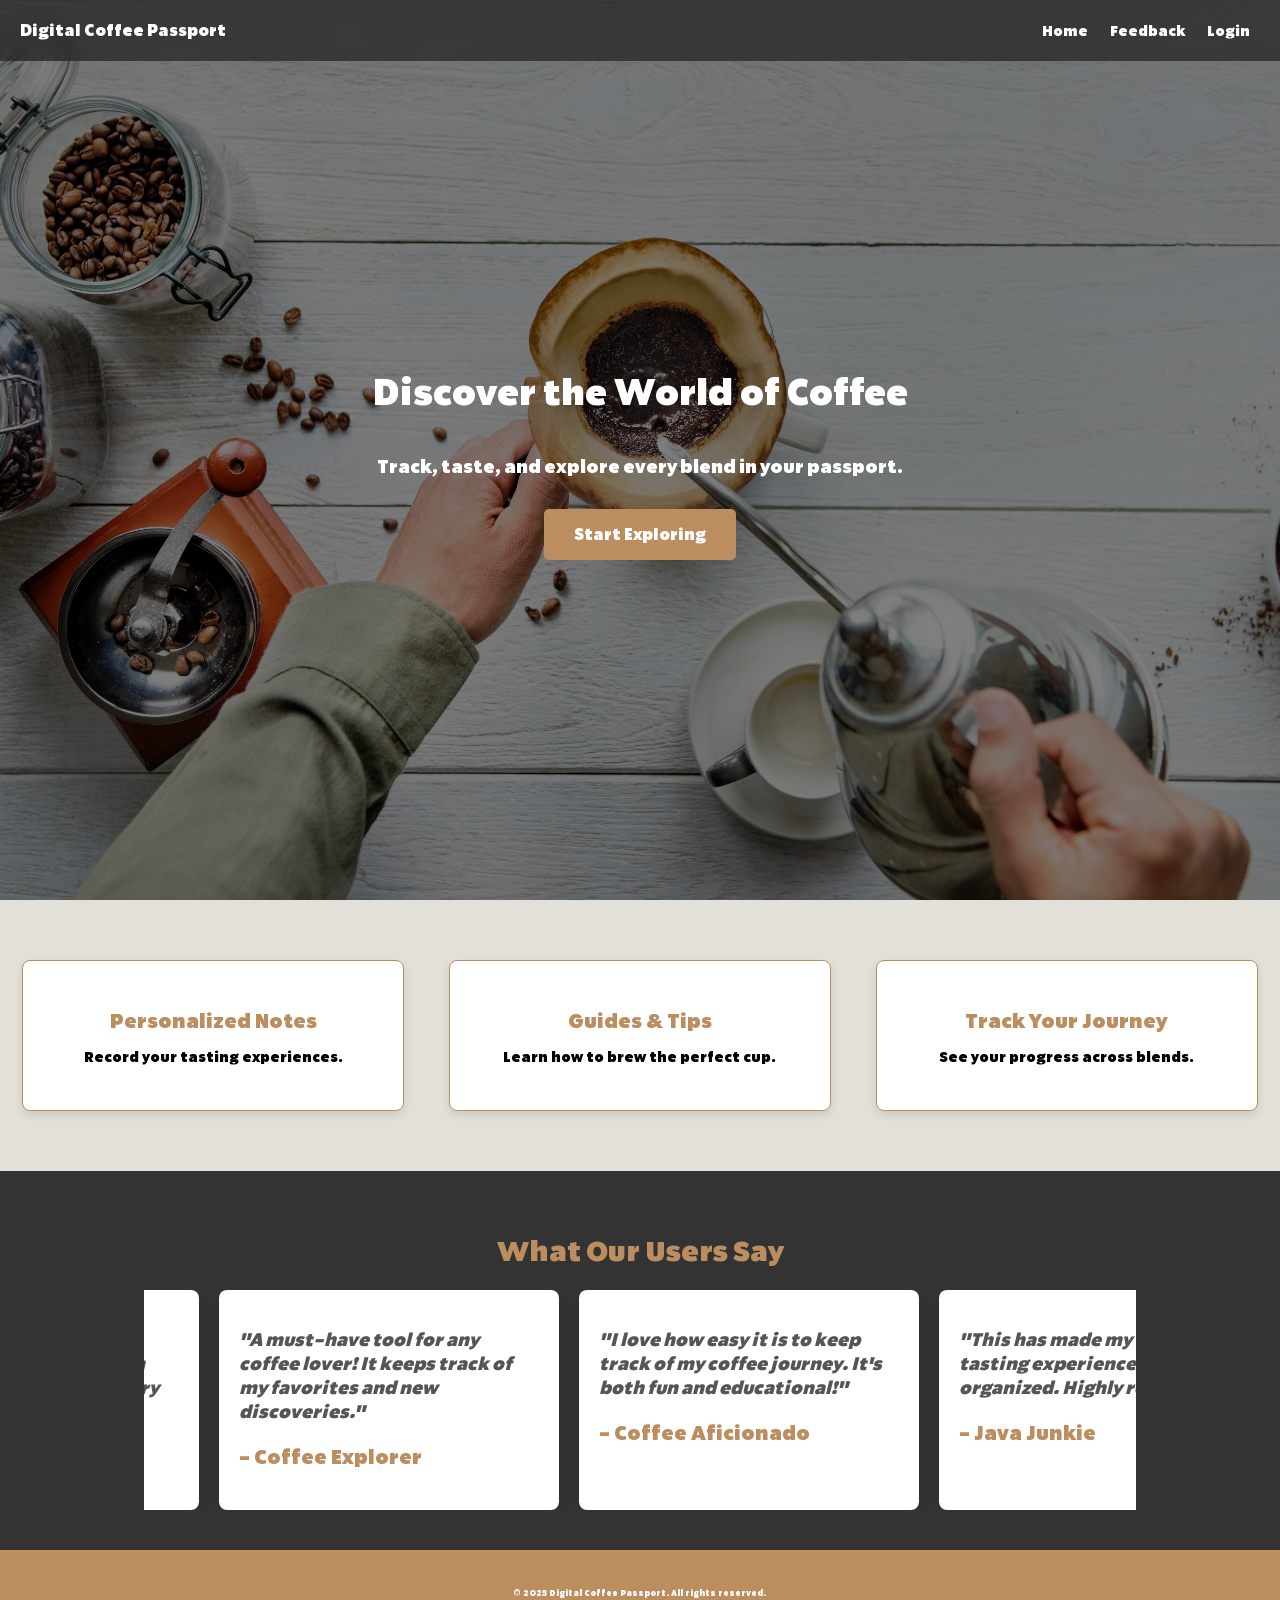
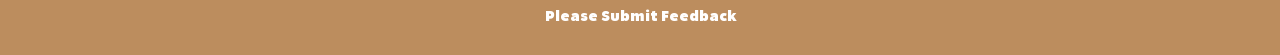
==== commit 1b5c82f0: "Adjust font sizes for navigation links and logo in header for better readability" ====
--- a/index.html
+++ b/index.html
@@ -248,6 +248,15 @@
             .testimonial-gallery {
                 width: 100%; /* Full width for the carousel */
             }
+
+            header nav a {
+                font-size: 10px;
+            }
+
+            header .logo {
+                font-size: 12px;
+            }
+            
         }
     </style>
 </head>
@@ -260,6 +269,7 @@
             <a href="">Home</a>
             <a href="pages/feedback.html">Feedback</a>
             <a href="pages/login.html">Login</a>
+            <a href="pages/profile.html" id="profile-link" style="display: none;">Profile</a>
         </nav>
     </header>
 
@@ -324,36 +334,37 @@
     </footer>
 
     <script>
-        document.addEventListener('DOMContentLoaded', function () {
-        const testimonialWrapper = document.querySelector('.testimonial-wrapper');
-        const testimonials = document.querySelectorAll('.testimonial');
-        const totalTestimonials = testimonials.length;
-        const testWrapperWidth = testimonialWrapper.offsetWidth;
-        const testWidth = testimonials[0].offsetWidth + 20; // Including the margin
-        const scrollSpeed = 1; // Adjust this for speed, higher means slower
-
-        let offset = 0;
-
-        // Clone the testimonials to make it a continuous loop
-        testimonialWrapper.innerHTML += testimonialWrapper.innerHTML;
-
-        function animateTestimonials() {
-            offset += scrollSpeed;
-
-            // If the testimonials have moved enough, reset to start position
-            if (offset >= totalTestimonials * testWidth) {
-                offset = 0;
-            }
-
-            // Apply the transform to create the scrolling effect
-            testimonialWrapper.style.transform = `translateX(-${offset}px)`;
-
-            // Call the function again for the next frame
-            requestAnimationFrame(animateTestimonials);
-        }
-
-        // Start the animation
-        animateTestimonials();
+        document.addEventListener('DOMContentLoaded', function () {            
+            const testimonialWrapper = document.querySelector('.testimonial-wrapper');
+            const testimonials = document.querySelectorAll('.testimonial');
+            const totalTestimonials = testimonials.length;
+            const testWrapperWidth = testimonialWrapper.offsetWidth;
+            const testWidth = testimonials[0].offsetWidth + 20; // Including the margin
+            const scrollSpeed = 1; // Adjust this for speed, higher means slower
+            
+
+            let offset = 0;
+
+            // Clone the testimonials to make it a continuous loop
+            testimonialWrapper.innerHTML += testimonialWrapper.innerHTML;
+
+            function animateTestimonials() {
+                offset += scrollSpeed;
+
+                // If the testimonials have moved enough, reset to start position
+                if (offset >= totalTestimonials * testWidth) {
+                    offset = 0;
+                }
+
+                // Apply the transform to create the scrolling effect
+                testimonialWrapper.style.transform = `translateX(-${offset}px)`;
+
+                // Call the function again for the next frame
+                requestAnimationFrame(animateTestimonials);
+            }
+
+            // Start the animation
+            animateTestimonials();
     });
 
 
--- a/css/style.css
+++ b/css/style.css
@@ -90,7 +90,7 @@
 
 /* Spacing */
 .emptySpace {
-    height: 40px;
+    height: 50px;
 }
 
 /* Coffee Information Section */
@@ -477,11 +477,13 @@
     border-color: #a87d56; /* Slight change in border color on hover */
 }
 
-
+.swipe-instruction{
+    display: none;
+}
 
 
 /* Responsive Design */
-@media screen and (max-width: 750px) and (max-height: 700px) {
+@media screen and (max-width: 750px) {
     body {
         overflow: hidden; /* Prevent scrolling */
     }
@@ -526,15 +528,55 @@
         height: 175px;
     }
 
+    .endCoffeeInfomation{
+        display: none;
+    }
+
+    .coffeeInfoTitle {
+        font-size: 10px;
+    }
+
+    .coffeeInfoContent {
+        font-size: 13px;
+    }
+
+    .blockInfo {
+        line-height: 0.2;
+        margin-bottom: 10px;
+    }
+
+    .hollowCircle {
+        width: 10px;
+        height: 10px;
+        margin-right: 10px;
+    }
+
+    .swipe-instruction {
+        position: fixed;
+        left: 35%;
+        bottom: 50px;
+        transform: translateX(-50%);
+        display: flex;
+        align-items: center;
+        background-color: rgba(0, 0, 0, 0.7);
+        color: white;
+        padding: 10px;
+        border-radius: 25px;
+        font-size: 12px;
+        box-shadow: 0 4px 6px rgba(0, 0, 0, 0.3);
+        z-index: 1000;
+    }
     
-}
-
-@media screen and (max-width: 750px) and (min-height: 700px) {
-    body {
-        display: none;
-    }
-}
-
+    .swipe-instruction .swipe-arrow {
+        font-size: 24px;
+        margin-right: 10px;
+    }
+
+    .
+    
+}
+
+/* Larger screens */
 @media screen and (min-width: 950px) {
     .endScreenBlock {
         align-items: center;
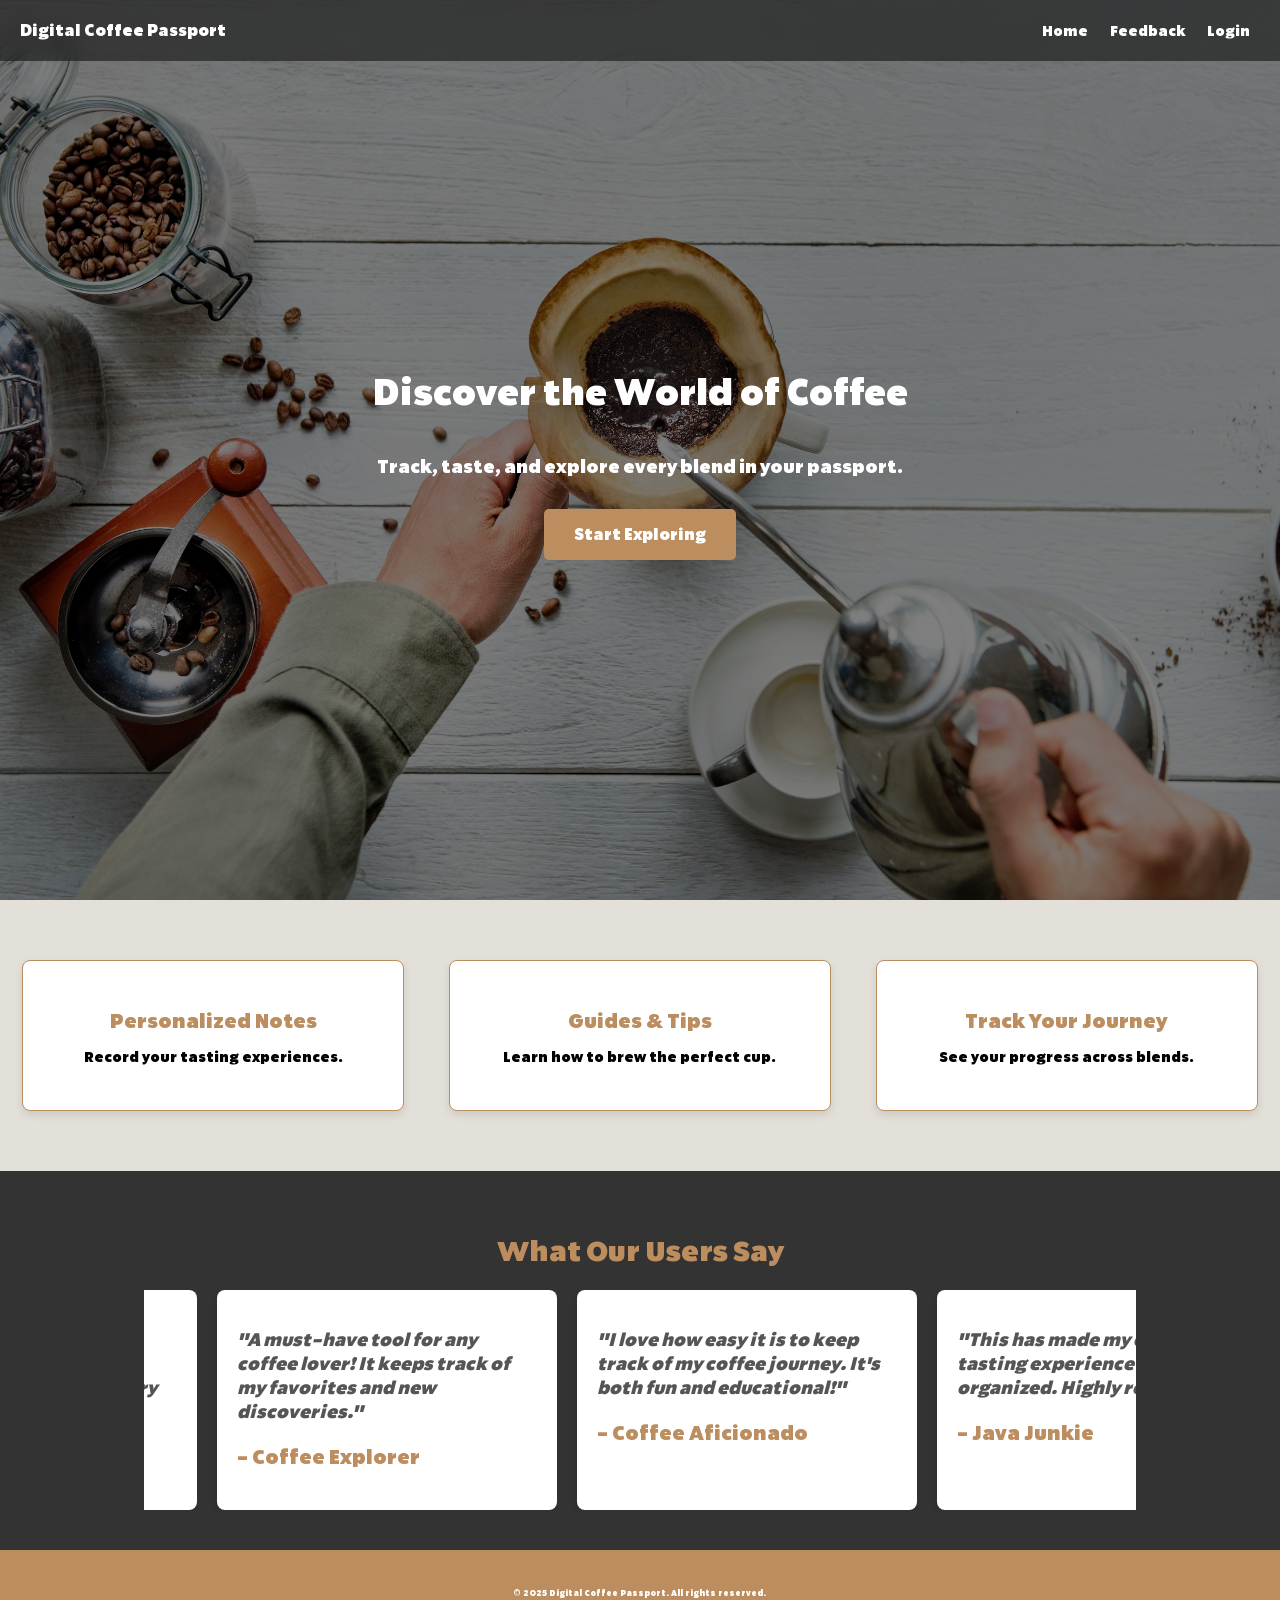
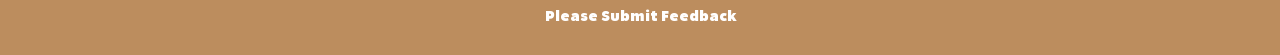
==== commit 2c21eb07: "created profile page" ====
--- a/index.html
+++ b/index.html
@@ -250,6 +250,7 @@
             }
 
             header nav a {
+                margin: 0 3px;
                 font-size: 10px;
             }
 
@@ -269,7 +270,6 @@
             <a href="">Home</a>
             <a href="pages/feedback.html">Feedback</a>
             <a href="pages/login.html">Login</a>
-            <a href="pages/profile.html" id="profile-link" style="display: none;">Profile</a>
         </nav>
     </header>
 
--- a/css/style.css
+++ b/css/style.css
@@ -551,11 +551,14 @@
         margin-right: 10px;
     }
 
+    .instruction-position {
+       position: relative;
+       bottom: 2%;
+    }
+
     .swipe-instruction {
-        position: fixed;
-        left: 35%;
-        bottom: 50px;
-        transform: translateX(-50%);
+        position: absolute;
+        left: 39%;
         display: flex;
         align-items: center;
         background-color: rgba(0, 0, 0, 0.7);
@@ -565,15 +568,13 @@
         font-size: 12px;
         box-shadow: 0 4px 6px rgba(0, 0, 0, 0.3);
         z-index: 1000;
+        width: 200px;
     }
     
     .swipe-instruction .swipe-arrow {
         font-size: 24px;
         margin-right: 10px;
-    }
-
-    .
-    
+    }   
 }
 
 /* Larger screens */
@@ -581,4 +582,4 @@
     .endScreenBlock {
         align-items: center;
     }
-}
+}
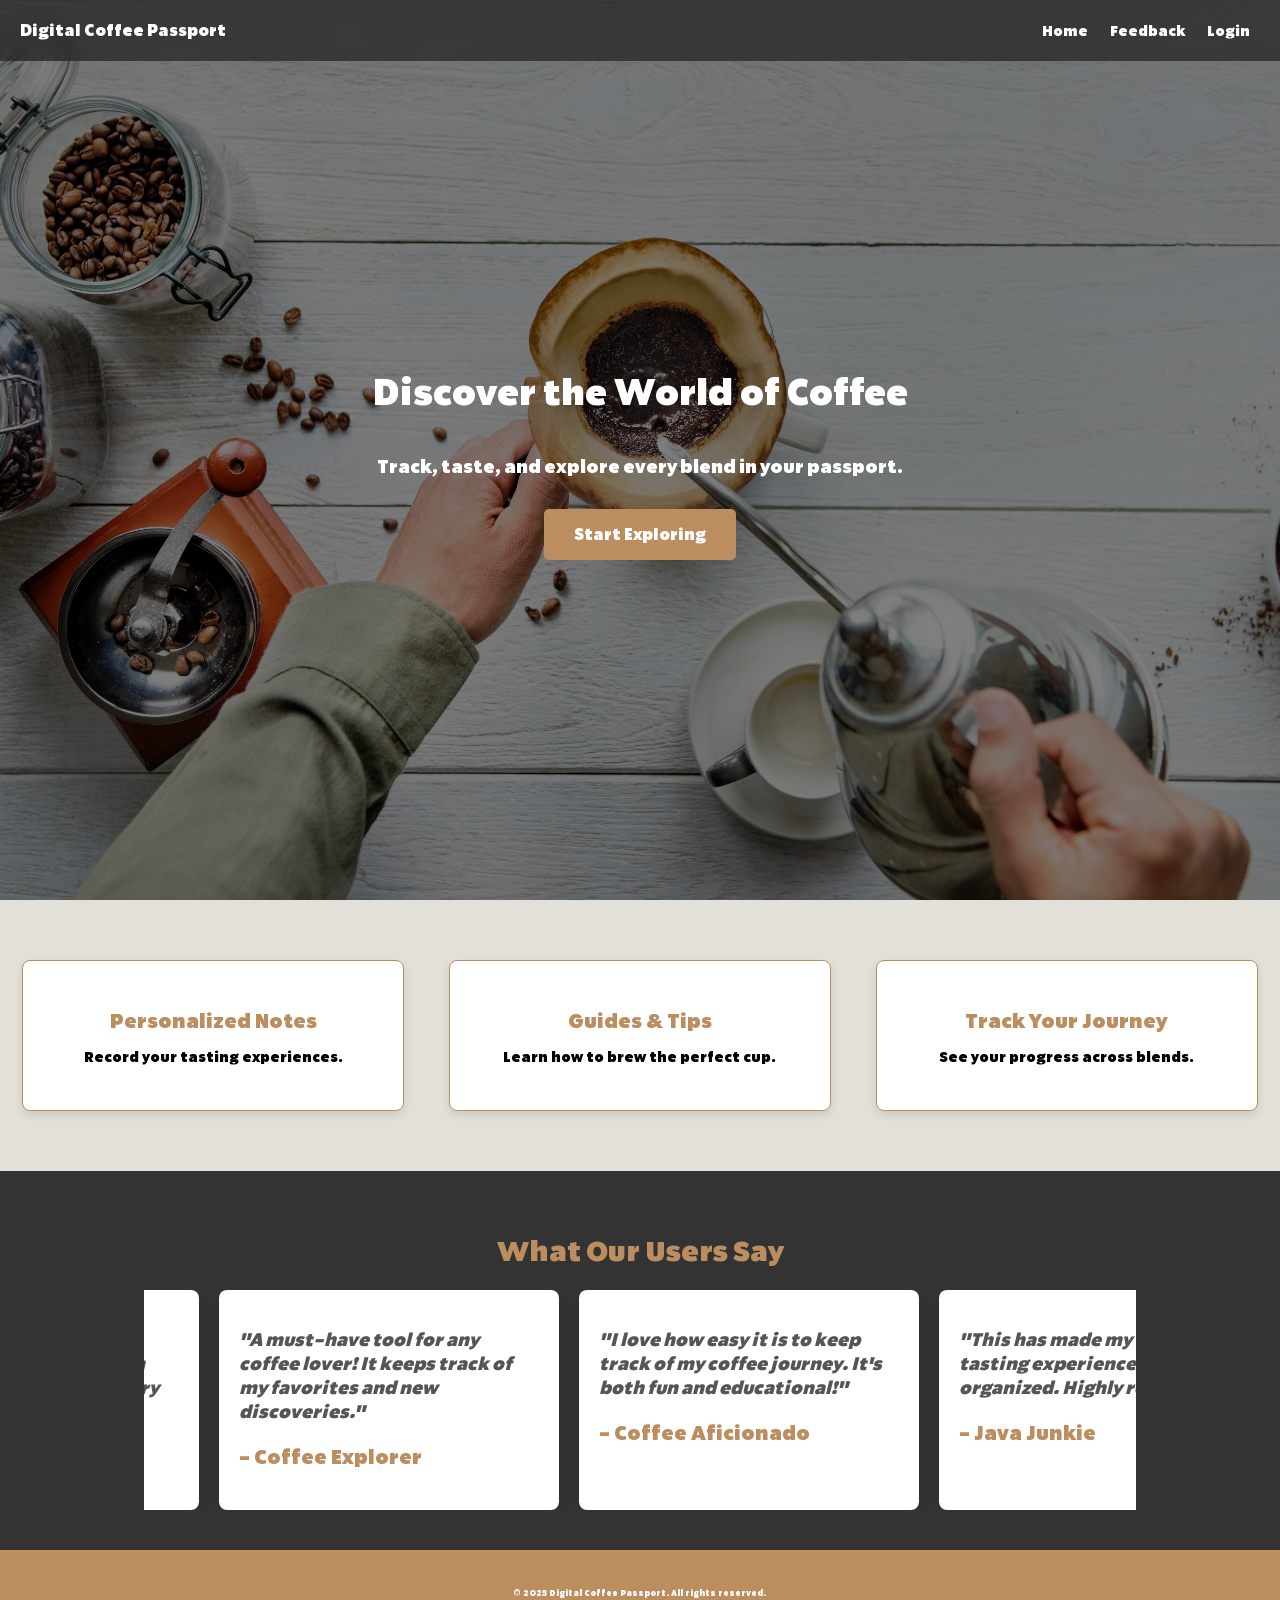
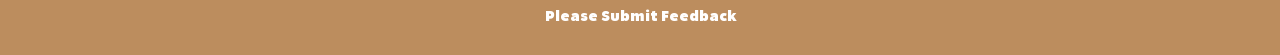
==== commit 047a6509: "fixed issue of features being too big on mobile" ====
--- a/index.html
+++ b/index.html
@@ -233,6 +233,11 @@
                 padding: 10px 20px;
             }
 
+            .feature {
+                width: 80%; /* Full width for the feature cards */
+                margin-bottom: 20px;
+            }
+
             .testimonials h2 {
                 font-size: 24px;
             }
